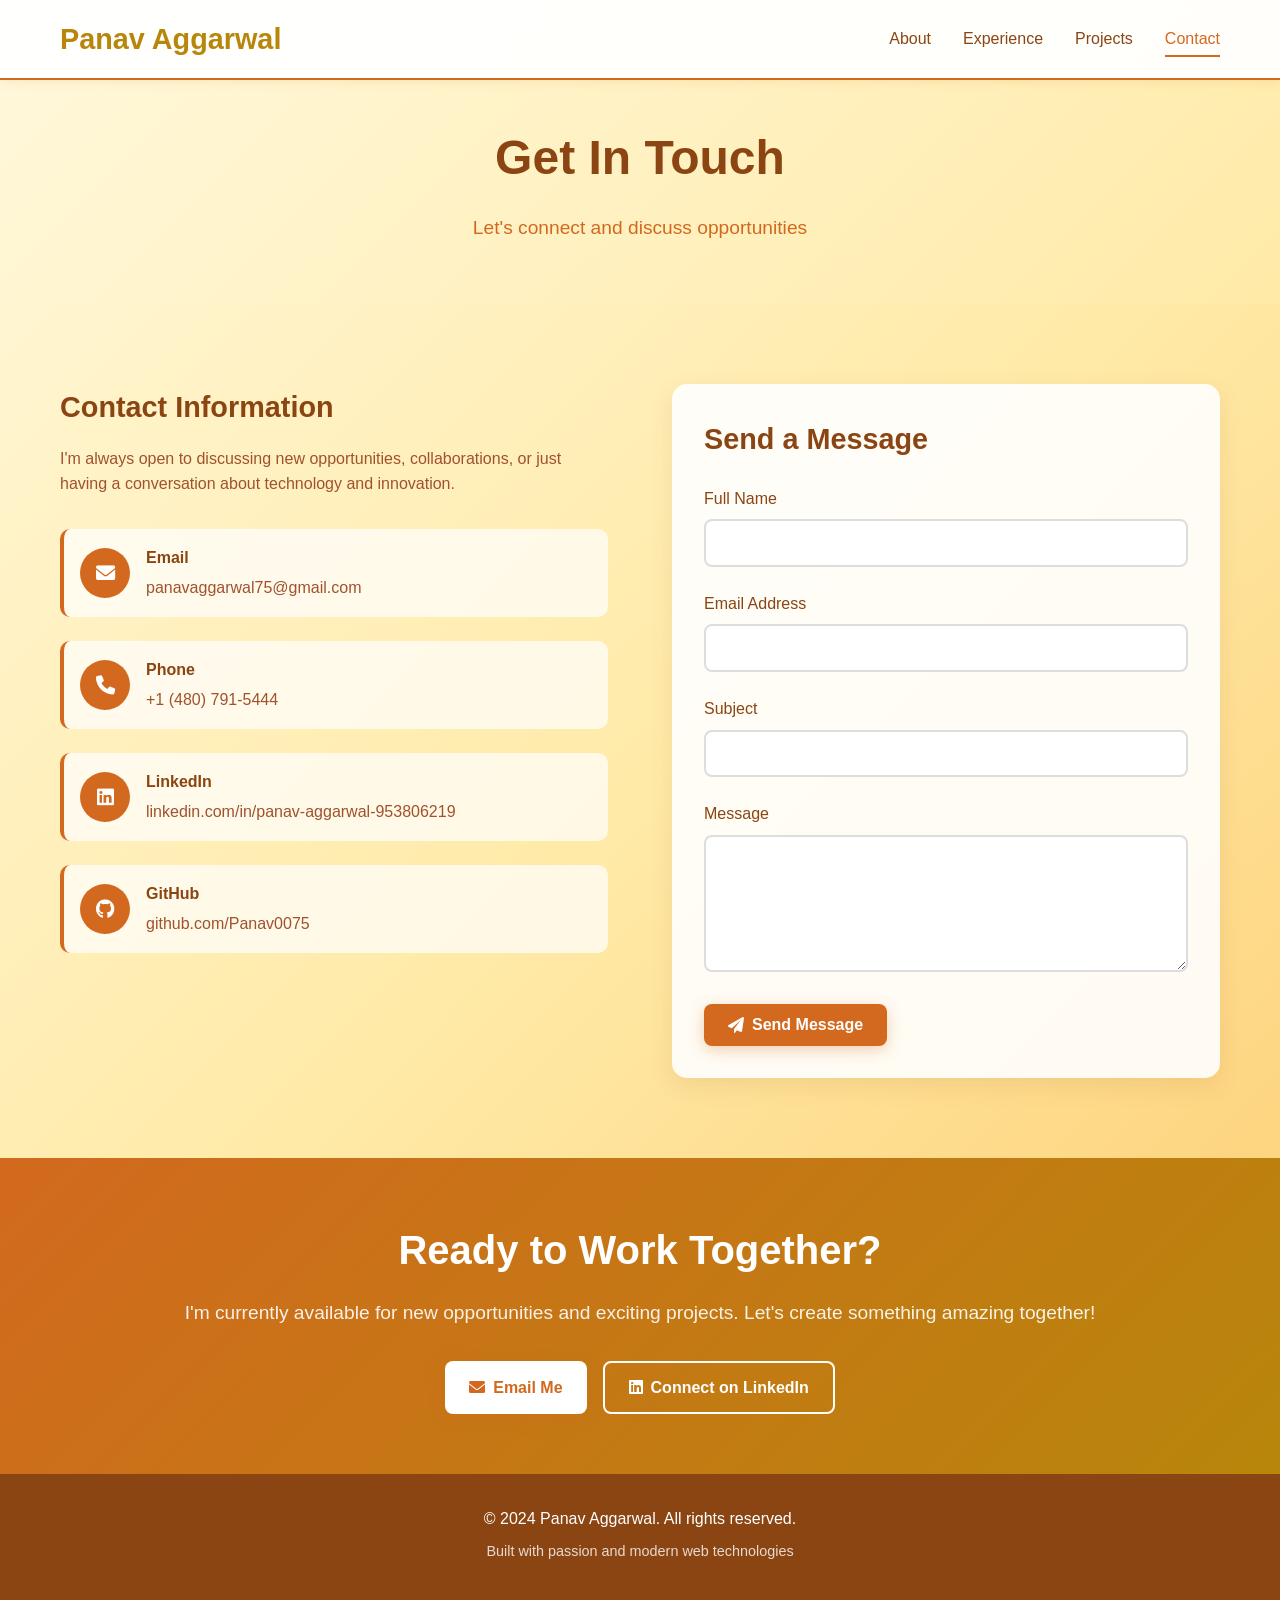
==== contact.html @ fdd174f0 "Add files via upload" ====
<!DOCTYPE html>
<html lang="en">
<head>
    <meta charset="UTF-8">
    <meta name="viewport" content="width=device-width, initial-scale=1.0">
    <title>Panav Aggarwal - Contact</title>
    <link rel="stylesheet" href="styles.css">
    <link href="https://cdnjs.cloudflare.com/ajax/libs/font-awesome/6.0.0/css/all.min.css" rel="stylesheet">
</head>
<body>
    <!-- Navigation -->
    <nav class="navbar">
        <div class="nav-container">
            <div class="nav-logo">
                <a href="index.html">Panav Aggarwal</a>
            </div>
            <div class="nav-menu" id="nav-menu">
                <a href="index.html" class="nav-link">About</a>
                <a href="experience.html" class="nav-link">Experience</a>
                <a href="projects.html" class="nav-link">Projects</a>
                <a href="contact.html" class="nav-link active">Contact</a>
            </div>
            <div class="hamburger" id="hamburger">
                <span class="bar"></span>
                <span class="bar"></span>
                <span class="bar"></span>
            </div>
        </div>
    </nav>

    <!-- Page Header -->
    <section class="page-header">
        <div class="container">
            <h1>Get In Touch</h1>
            <p>Let's connect and discuss opportunities</p>
        </div>
    </section>

    <!-- Contact Section -->
    <section class="contact-section">
        <div class="container">
            <div class="contact-grid">
                <!-- Contact Information -->
                <div class="contact-info">
                    <h2>Contact Information</h2>
                    <p>I'm always open to discussing new opportunities, collaborations, or just having a conversation about technology and innovation.</p>
                    
                    <div class="contact-items">
                        <div class="contact-item">
                            <div class="contact-icon">
                                <i class="fas fa-envelope"></i>
                            </div>
                            <div class="contact-details">
                                <h3>Email</h3>
                                <a href="mailto:panavaggarwal75@gmail.com">panavaggarwal75@gmail.com</a>
                            </div>
                        </div>
                        
                        <div class="contact-item">
                            <div class="contact-icon">
                                <i class="fas fa-phone"></i>
                            </div>
                            <div class="contact-details">
                                <h3>Phone</h3>
                                <a href="tel:+14807915444">+1 (480) 791-5444</a>
                            </div>
                        </div>
                        
                        <div class="contact-item">
                            <div class="contact-icon">
                                <i class="fab fa-linkedin"></i>
                            </div>
                            <div class="contact-details">
                                <h3>LinkedIn</h3>
                                <a href="https://www.linkedin.com/in/panav-aggarwal-953806219" target="_blank">linkedin.com/in/panav-aggarwal-953806219</a>
                            </div>
                        </div>
                        
                        <div class="contact-item">
                            <div class="contact-icon">
                                <i class="fab fa-github"></i>
                            </div>
                            <div class="contact-details">
                                <h3>GitHub</h3>
                                <a href="https://github.com/Panav0075" target="_blank">github.com/Panav0075</a>
                            </div>
                        </div>
                    </div>
                </div>
                
                <!-- Contact Form -->
                <div class="contact-form-container">
                    <h2>Send a Message</h2>
                    <form class="contact-form" id="contactForm">
                        <div class="form-group">
                            <label for="name">Full Name</label>
                            <input type="text" id="name" name="name" required>
                        </div>
                        
                        <div class="form-group">
                            <label for="email">Email Address</label>
                            <input type="email" id="email" name="email" required>
                        </div>
                        
                        <div class="form-group">
                            <label for="subject">Subject</label>
                            <input type="text" id="subject" name="subject" required>
                        </div>
                        
                        <div class="form-group">
                            <label for="message">Message</label>
                            <textarea id="message" name="message" rows="6" required></textarea>
                        </div>
                        
                        <button type="submit" class="btn btn-primary">
                            <i class="fas fa-paper-plane"></i> Send Message
                        </button>
                    </form>
                </div>
            </div>
        </div>
    </section>

    <!-- Call to Action -->
    <section class="cta-section">
        <div class="container">
            <div class="cta-content">
                <h2>Ready to Work Together?</h2>
                <p>I'm currently available for new opportunities and exciting projects. Let's create something amazing together!</p>
                <div class="cta-buttons">
                    <a href="mailto:panavaggarwal75@gmail.com" class="btn btn-primary">
                        <i class="fas fa-envelope"></i> Email Me
                    </a>
                    <a href="https://www.linkedin.com/in/panav-aggarwal-953806219" target="_blank" class="btn btn-secondary">
                        <i class="fab fa-linkedin"></i> Connect on LinkedIn
                    </a>
                </div>
            </div>
        </div>
    </section>

    <!-- Footer -->
    <footer class="footer">
        <div class="container">
            <p>&copy; 2024 Panav Aggarwal. All rights reserved.</p>
            <p>Built with passion and modern web technologies</p>
        </div>
    </footer>

    <script src="script.js"></script>
</body>
</html>
---- styles.css ----
/* Reset and Base Styles */
* {
  margin: 0;
  padding: 0;
  box-sizing: border-box;
}

body {
  font-family: "Segoe UI", Tahoma, Geneva, Verdana, sans-serif;
  line-height: 1.6;
  color: #8b4513;
  background: linear-gradient(135deg, #fff8dc 0%, #ffeaa7 50%, #fdcb6e 100%);
  min-height: 100vh;
}

.container {
  max-width: 1200px;
  margin: 0 auto;
  padding: 0 20px;
}

/* Navigation */
.navbar {
  background: rgba(255, 255, 255, 0.95);
  backdrop-filter: blur(10px);
  border-bottom: 2px solid #d2691e;
  position: fixed;
  top: 0;
  width: 100%;
  z-index: 1000;
  box-shadow: 0 2px 10px rgba(210, 105, 30, 0.1);
}

.nav-container {
  display: flex;
  justify-content: space-between;
  align-items: center;
  padding: 1rem 20px;
  max-width: 1200px;
  margin: 0 auto;
}

.nav-logo a {
  font-size: 1.8rem;
  font-weight: bold;
  color: #b8860b;
  text-decoration: none;
  transition: color 0.3s ease;
}

.nav-logo a:hover {
  color: #d2691e;
}

.nav-menu {
  display: flex;
  gap: 2rem;
}

.nav-link {
  color: #8b4513;
  text-decoration: none;
  font-weight: 500;
  transition: color 0.3s ease;
  position: relative;
}

.nav-link:hover,
.nav-link.active {
  color: #d2691e;
}

.nav-link.active::after {
  content: "";
  position: absolute;
  bottom: -5px;
  left: 0;
  width: 100%;
  height: 2px;
  background: #d2691e;
}

.hamburger {
  display: none;
  flex-direction: column;
  cursor: pointer;
}

.bar {
  width: 25px;
  height: 3px;
  background: #8b4513;
  margin: 3px 0;
  transition: 0.3s;
}

/* Hero Section */
.hero {
  padding: 120px 0 80px;
  text-align: center;
  background: linear-gradient(135deg, #fff8dc 0%, #ffeaa7 100%);
}

.hero-title {
  font-size: 4rem;
  font-weight: bold;
  color: #8b4513;
  margin-bottom: 1rem;
  text-shadow: 2px 2px 4px rgba(139, 69, 19, 0.1);
}

.hero-subtitle {
  font-size: 1.5rem;
  color: #d2691e;
  margin-bottom: 1.5rem;
  font-weight: 500;
}

.hero-description {
  font-size: 1.1rem;
  color: #a0522d;
  max-width: 800px;
  margin: 0 auto 2rem;
  line-height: 1.8;
}

.hero-buttons {
  display: flex;
  gap: 1rem;
  justify-content: center;
  flex-wrap: wrap;
}

/* Page Header */
.page-header {
  padding: 120px 0 60px;
  text-align: center;
  background: linear-gradient(135deg, #fff8dc 0%, #ffeaa7 100%);
}

.page-header h1 {
  font-size: 3rem;
  color: #8b4513;
  margin-bottom: 1rem;
}

.page-header p {
  font-size: 1.2rem;
  color: #d2691e;
}

/* Buttons */
.btn {
  display: inline-flex;
  align-items: center;
  padding: 12px 24px;
  border-radius: 8px;
  text-decoration: none;
  font-weight: 600;
  transition: all 0.3s ease;
  border: none;
  cursor: pointer;
  font-size: 1rem;
}

.btn-primary {
  background: #d2691e;
  color: white;
  box-shadow: 0 4px 15px rgba(210, 105, 30, 0.3);
}

.btn-primary:hover {
  background: #b8860b;
  transform: translateY(-2px);
  box-shadow: 0 6px 20px rgba(210, 105, 30, 0.4);
}

.btn-secondary {
  background: transparent;
  color: #d2691e;
  border: 2px solid #d2691e;
}

.btn-secondary:hover {
  background: #d2691e;
  color: white;
  transform: translateY(-2px);
}

.btn i {
  margin-right: 8px;
}

/* Sections */
.about,
.education,
.skills,
.certificates,
.experience-detail,
.projects-detail,
.contact-section {
  padding: 80px 0;
}

.section-title {
  font-size: 2.5rem;
  color: #8b4513;
  text-align: center;
  margin-bottom: 3rem;
  position: relative;
}

.section-title::after {
  content: "";
  position: absolute;
  bottom: -10px;
  left: 50%;
  transform: translateX(-50%);
  width: 80px;
  height: 3px;
  background: #d2691e;
}

/* Cards */
.about-content,
.education-card,
.skill-category,
.certificate-card,
.project-card,
.experience-item {
  background: rgba(255, 255, 255, 0.9);
  border-radius: 15px;
  padding: 2rem;
  box-shadow: 0 8px 25px rgba(139, 69, 19, 0.1);
  border: 1px solid rgba(210, 105, 30, 0.2);
  transition: transform 0.3s ease, box-shadow 0.3s ease;
}

.about-content:hover,
.education-card:hover,
.skill-category:hover,
.certificate-card:hover,
.project-card:hover {
  transform: translateY(-5px);
  box-shadow: 0 12px 35px rgba(139, 69, 19, 0.15);
}

/* About Section */
.about-text p {
  font-size: 1.1rem;
  color: #8b4513;
  margin-bottom: 1.5rem;
  line-height: 1.8;
}

.summary-highlights {
  margin-top: 2rem;
  padding: 1.5rem;
  background: linear-gradient(135deg, #fff8dc 0%, #ffeaa7 100%);
  border-radius: 10px;
  border-left: 4px solid #d2691e;
}

.summary-highlights h3 {
  color: #8b4513;
  margin-bottom: 1rem;
  font-size: 1.3rem;
}

.summary-highlights ul {
  list-style: none;
}

.summary-highlights li {
  color: #a0522d;
  margin-bottom: 0.8rem;
  padding-left: 1.5rem;
  position: relative;
}

.summary-highlights li::before {
  content: "▶";
  position: absolute;
  left: 0;
  color: #d2691e;
  font-size: 0.8rem;
}

/* Education */
.education {
  background: linear-gradient(135deg, #ffeaa7 0%, #fdcb6e 100%);
}

.education-grid {
  display: grid;
  grid-template-columns: repeat(auto-fit, minmax(400px, 1fr));
  gap: 2rem;
}

.education-header {
  display: flex;
  justify-content: space-between;
  align-items: flex-start;
  margin-bottom: 1rem;
}

.education-header h3 {
  color: #8b4513;
  font-size: 1.3rem;
  display: flex;
  align-items: center;
}

.education-header i {
  margin-right: 0.5rem;
  color: #d2691e;
}

.gpa {
  background: #d2691e;
  color: white;
  padding: 0.3rem 0.8rem;
  border-radius: 20px;
  font-size: 0.9rem;
  font-weight: 600;
}

.institution {
  color: #a0522d;
  font-size: 1.1rem;
  font-weight: 500;
  margin-bottom: 1rem;
}

.education-details {
  display: flex;
  gap: 1.5rem;
  color: #8b4513;
  font-size: 0.95rem;
}

.education-details i {
  color: #d2691e;
  margin-right: 0.3rem;
}

/* Skills */
.skills-grid {
  display: grid;
  grid-template-columns: repeat(auto-fit, minmax(280px, 1fr));
  gap: 2rem;
}

.skill-category h3 {
  color: #8b4513;
  margin-bottom: 1rem;
  display: flex;
  align-items: center;
  font-size: 1.2rem;
}

.skill-category i {
  margin-right: 0.5rem;
  color: #d2691e;
}

.skill-tags,
.tech-tags {
  display: flex;
  flex-wrap: wrap;
  gap: 0.5rem;
}

.skill-tag,
.tech-tag {
  background: #d2691e;
  color: white;
  padding: 0.4rem 0.8rem;
  border-radius: 20px;
  font-size: 0.9rem;
  font-weight: 500;
}

/* Certificates */
.certificates {
  background: linear-gradient(135deg, #fdcb6e 0%, #e17055 100%);
}

.certificates-grid {
  display: grid;
  grid-template-columns: repeat(auto-fit, minmax(250px, 1fr));
  gap: 2rem;
}

.certificate-card {
  text-align: center;
}

.certificate-card i {
  font-size: 2.5rem;
  color: #d2691e;
  margin-bottom: 1rem;
}

.certificate-card h3 {
  color: #8b4513;
  margin-bottom: 0.5rem;
  font-size: 1.1rem;
}

.certificate-card p {
  color: #a0522d;
  font-weight: 500;
}

/* Experience Timeline */
.experience-timeline {
  position: relative;
  max-width: 1000px;
  margin: 0 auto;
}

.experience-timeline::before {
  content: "";
  position: absolute;
  left: 30px;
  top: 0;
  bottom: 0;
  width: 3px;
  background: #d2691e;
}

.experience-item {
  position: relative;
  margin-bottom: 3rem;
  margin-left: 80px;
}

.experience-date {
  position: absolute;
  left: -110px;
  top: 0;
  width: 80px;
}

.date-badge {
  background: #d2691e;
  color: white;
  padding: 0.5rem;
  border-radius: 8px;
  font-size: 0.8rem;
  font-weight: 600;
  text-align: center;
  display: block;
  line-height: 1.2;
}

.experience-item::before {
  content: "";
  position: absolute;
  left: -95px;
  top: 10px;
  width: 15px;
  height: 15px;
  background: #d2691e;
  border-radius: 50%;
  border: 3px solid white;
  box-shadow: 0 0 0 3px #d2691e;
}

.experience-header h3 {
  color: #8b4513;
  font-size: 1.4rem;
  margin-bottom: 0.5rem;
  display: flex;
  align-items: center;
}

.experience-header h4 {
  color: #a0522d;
  font-size: 1.1rem;
  margin-bottom: 0.5rem;
}

.experience-header i {
  margin-right: 0.5rem;
  color: #d2691e;
}

.location {
  color: #8b4513;
  font-size: 0.95rem;
  margin-bottom: 1rem;
}

.location i {
  margin-right: 0.3rem;
  color: #d2691e;
}

.experience-description p {
  color: #8b4513;
  margin-bottom: 1.5rem;
  line-height: 1.7;
}

.experience-description h5 {
  color: #8b4513;
  margin: 1.5rem 0 1rem;
  font-size: 1.1rem;
}

.achievement-list {
  list-style: none;
  margin-bottom: 1.5rem;
}

.achievement-list li {
  margin-bottom: 1rem;
  padding-left: 2rem;
  position: relative;
  color: #8b4513;
  line-height: 1.6;
}

.achievement-list i {
  position: absolute;
  left: 0;
  top: 0.2rem;
  color: #d2691e;
}

.skills-used {
  margin-top: 1.5rem;
  padding: 1rem;
  background: linear-gradient(135deg, #fff8dc 0%, #ffeaa7 100%);
  border-radius: 8px;
}

.project-highlights {
  margin-top: 1.5rem;
  padding: 1rem;
  background: linear-gradient(135deg, #fff8dc 0%, #ffeaa7 100%);
  border-radius: 8px;
}

.project-highlights h5 {
  color: #8b4513;
  margin-bottom: 0.8rem;
}

.project-highlights ul {
  color: #a0522d;
  padding-left: 1.5rem;
}

.project-highlights li {
  margin-bottom: 0.5rem;
}

/* Projects */
.projects-detail {
  background: linear-gradient(135deg, #fff8dc 0%, #ffeaa7 100%);
}

.projects-grid {
  display: grid;
  gap: 3rem;
}

.project-card {
  max-width: 900px;
  margin: 0 auto;
}

.project-header {
  display: flex;
  justify-content: space-between;
  align-items: flex-start;
  margin-bottom: 1.5rem;
}

.project-header h3 {
  color: #8b4513;
  font-size: 1.5rem;
  display: flex;
  align-items: center;
}

.project-header i {
  margin-right: 0.5rem;
  color: #d2691e;
}

.project-type {
  background: #d2691e;
  color: white;
  padding: 0.3rem 0.8rem;
  border-radius: 20px;
  font-size: 0.9rem;
  font-weight: 600;
}

.project-summary {
  color: #8b4513;
  font-size: 1.1rem;
  line-height: 1.7;
  margin-bottom: 2rem;
}

.project-details h4 {
  color: #8b4513;
  margin: 1.5rem 0 1rem;
  font-size: 1.2rem;
}

.project-features {
  list-style: none;
  margin-bottom: 2rem;
}

.project-features li {
  margin-bottom: 1rem;
  padding-left: 2rem;
  position: relative;
  color: #8b4513;
  line-height: 1.6;
}

.project-features i {
  position: absolute;
  left: 0;
  top: 0.2rem;
  color: #d2691e;
}

.technologies-used {
  margin: 2rem 0;
  padding: 1.5rem;
  background: linear-gradient(135deg, #fdcb6e 0%, #e17055 100%);
  border-radius: 10px;
}

.project-features-detail {
  margin: 2rem 0;
  padding: 1.5rem;
  background: linear-gradient(135deg, #fff8dc 0%, #ffeaa7 100%);
  border-radius: 10px;
}

.project-features-detail ul {
  color: #8b4513;
  padding-left: 1.5rem;
}

.project-features-detail li {
  margin-bottom: 0.8rem;
  line-height: 1.5;
}

.project-testing {
  margin: 2rem 0;
  padding: 1.5rem;
  background: linear-gradient(135deg, #ffeaa7 0%, #fdcb6e 100%);
  border-radius: 10px;
}

.project-testing ul {
  color: #8b4513;
  padding-left: 1.5rem;
}

.project-testing li {
  margin-bottom: 0.8rem;
  line-height: 1.5;
}

.project-impact {
  margin-top: 2rem;
  padding: 1.5rem;
  background: linear-gradient(135deg, #e17055 0%, #d63031 100%);
  border-radius: 10px;
}

.project-impact h4 {
  color: white;
  margin-bottom: 1rem;
}

.impact-metrics {
  display: flex;
  gap: 2rem;
  flex-wrap: wrap;
}

.metric {
  text-align: center;
  color: white;
}

.metric-value {
  display: block;
  font-size: 2rem;
  font-weight: bold;
  margin-bottom: 0.5rem;
}

.metric-label {
  font-size: 0.9rem;
  opacity: 0.9;
}

/* Contact */
.contact-grid {
  display: grid;
  grid-template-columns: 1fr 1fr;
  gap: 4rem;
  align-items: start;
}

.contact-info h2 {
  color: #8b4513;
  margin-bottom: 1rem;
  font-size: 1.8rem;
}

.contact-info p {
  color: #a0522d;
  margin-bottom: 2rem;
  line-height: 1.6;
}

.contact-items {
  display: flex;
  flex-direction: column;
  gap: 1.5rem;
}

.contact-item {
  display: flex;
  align-items: center;
  padding: 1rem;
  background: rgba(255, 255, 255, 0.7);
  border-radius: 10px;
  border-left: 4px solid #d2691e;
}

.contact-icon {
  width: 50px;
  height: 50px;
  background: #d2691e;
  border-radius: 50%;
  display: flex;
  align-items: center;
  justify-content: center;
  margin-right: 1rem;
}

.contact-icon i {
  color: white;
  font-size: 1.2rem;
}

.contact-details h3 {
  color: #8b4513;
  margin-bottom: 0.3rem;
  font-size: 1rem;
}

.contact-details a {
  color: #a0522d;
  text-decoration: none;
  transition: color 0.3s ease;
}

.contact-details a:hover {
  color: #d2691e;
}

.contact-form-container {
  background: rgba(255, 255, 255, 0.9);
  padding: 2rem;
  border-radius: 15px;
  box-shadow: 0 8px 25px rgba(139, 69, 19, 0.1);
}

.contact-form-container h2 {
  color: #8b4513;
  margin-bottom: 1.5rem;
  font-size: 1.8rem;
}

.form-group {
  margin-bottom: 1.5rem;
}

.form-group label {
  display: block;
  color: #8b4513;
  margin-bottom: 0.5rem;
  font-weight: 500;
}

.form-group input,
.form-group textarea {
  width: 100%;
  padding: 0.8rem;
  border: 2px solid #ddd;
  border-radius: 8px;
  font-size: 1rem;
  transition: border-color 0.3s ease;
  font-family: inherit;
}

.form-group input:focus,
.form-group textarea:focus {
  outline: none;
  border-color: #d2691e;
}

.form-group textarea {
  resize: vertical;
  min-height: 120px;
}

.cta-section {
  background: linear-gradient(135deg, #d2691e 0%, #b8860b 100%);
  color: white;
  text-align: center;
  padding: 60px 0;
}

.cta-content h2 {
  font-size: 2.5rem;
  margin-bottom: 1rem;
}

.cta-content p {
  font-size: 1.2rem;
  margin-bottom: 2rem;
  opacity: 0.9;
}

.cta-buttons {
  display: flex;
  gap: 1rem;
  justify-content: center;
  flex-wrap: wrap;
}

.cta-section .btn-primary {
  background: white;
  color: #d2691e;
}

.cta-section .btn-primary:hover {
  background: #fff8dc;
  transform: translateY(-2px);
}

.cta-section .btn-secondary {
  border-color: white;
  color: white;
}

.cta-section .btn-secondary:hover {
  background: white;
  color: #d2691e;
}

/* Footer */
.footer {
  background: #8b4513;
  color: white;
  text-align: center;
  padding: 2rem 0;
}

.footer p {
  margin-bottom: 0.5rem;
}

.footer p:last-child {
  opacity: 0.8;
  font-size: 0.9rem;
}

/* Responsive Design */
@media (max-width: 768px) {
  .hamburger {
    display: flex;
  }

  .nav-menu {
    position: fixed;
    left: -100%;
    top: 70px;
    flex-direction: column;
    background-color: rgba(255, 255, 255, 0.98);
    width: 100%;
    text-align: center;
    transition: 0.3s;
    box-shadow: 0 10px 27px rgba(0, 0, 0, 0.05);
    padding: 2rem 0;
  }

  .nav-menu.active {
    left: 0;
  }

  .hero-title {
    font-size: 2.5rem;
  }

  .hero-buttons {
    flex-direction: column;
    align-items: center;
  }

  .contact-grid {
    grid-template-columns: 1fr;
    gap: 2rem;
  }

  .education-grid {
    grid-template-columns: 1fr;
  }

  .skills-grid {
    grid-template-columns: 1fr;
  }

  .certificates-grid {
    grid-template-columns: repeat(auto-fit, minmax(200px, 1fr));
  }

  .experience-timeline::before {
    left: 15px;
  }

  .experience-item {
    margin-left: 50px;
  }

  .experience-date {
    left: -80px;
    width: 60px;
  }

  .experience-item::before {
    left: -65px;
  }

  .date-badge {
    font-size: 0.7rem;
    padding: 0.3rem;
  }

  .impact-metrics {
    justify-content: center;
  }

  .cta-buttons {
    flex-direction: column;
    align-items: center;
  }
}

@media (max-width: 480px) {
  .hero-title {
    font-size: 2rem;
  }

  .page-header h1 {
    font-size: 2rem;
  }

  .section-title {
    font-size: 2rem;
  }

  .experience-timeline::before {
    display: none;
  }

  .experience-item {
    margin-left: 0;
  }

  .experience-date {
    position: static;
    margin-bottom: 1rem;
    width: auto;
  }

  .experience-item::before {
    display: none;
  }

  .education-header {
    flex-direction: column;
    align-items: flex-start;
    gap: 0.5rem;
  }

  .project-header {
    flex-direction: column;
    align-items: flex-start;
    gap: 0.5rem;
  }

  .impact-metrics {
    flex-direction: column;
    gap: 1rem;
  }
}

/* Animations */
@keyframes fadeInUp {
  from {
    opacity: 0;
    transform: translateY(30px);
  }
  to {
    opacity: 1;
    transform: translateY(0);
  }
}

.hero-content,
.about-content,
.education-card,
.skill-category,
.certificate-card,
.project-card,
.experience-item {
  animation: fadeInUp 0.6s ease-out;
}

/* Smooth scrolling */
html {
  scroll-behavior: smooth;
}

/* Selection styles */
::selection {
  background: #d2691e;
  color: white;
}

::-moz-selection {
  background: #d2691e;
  color: white;
}
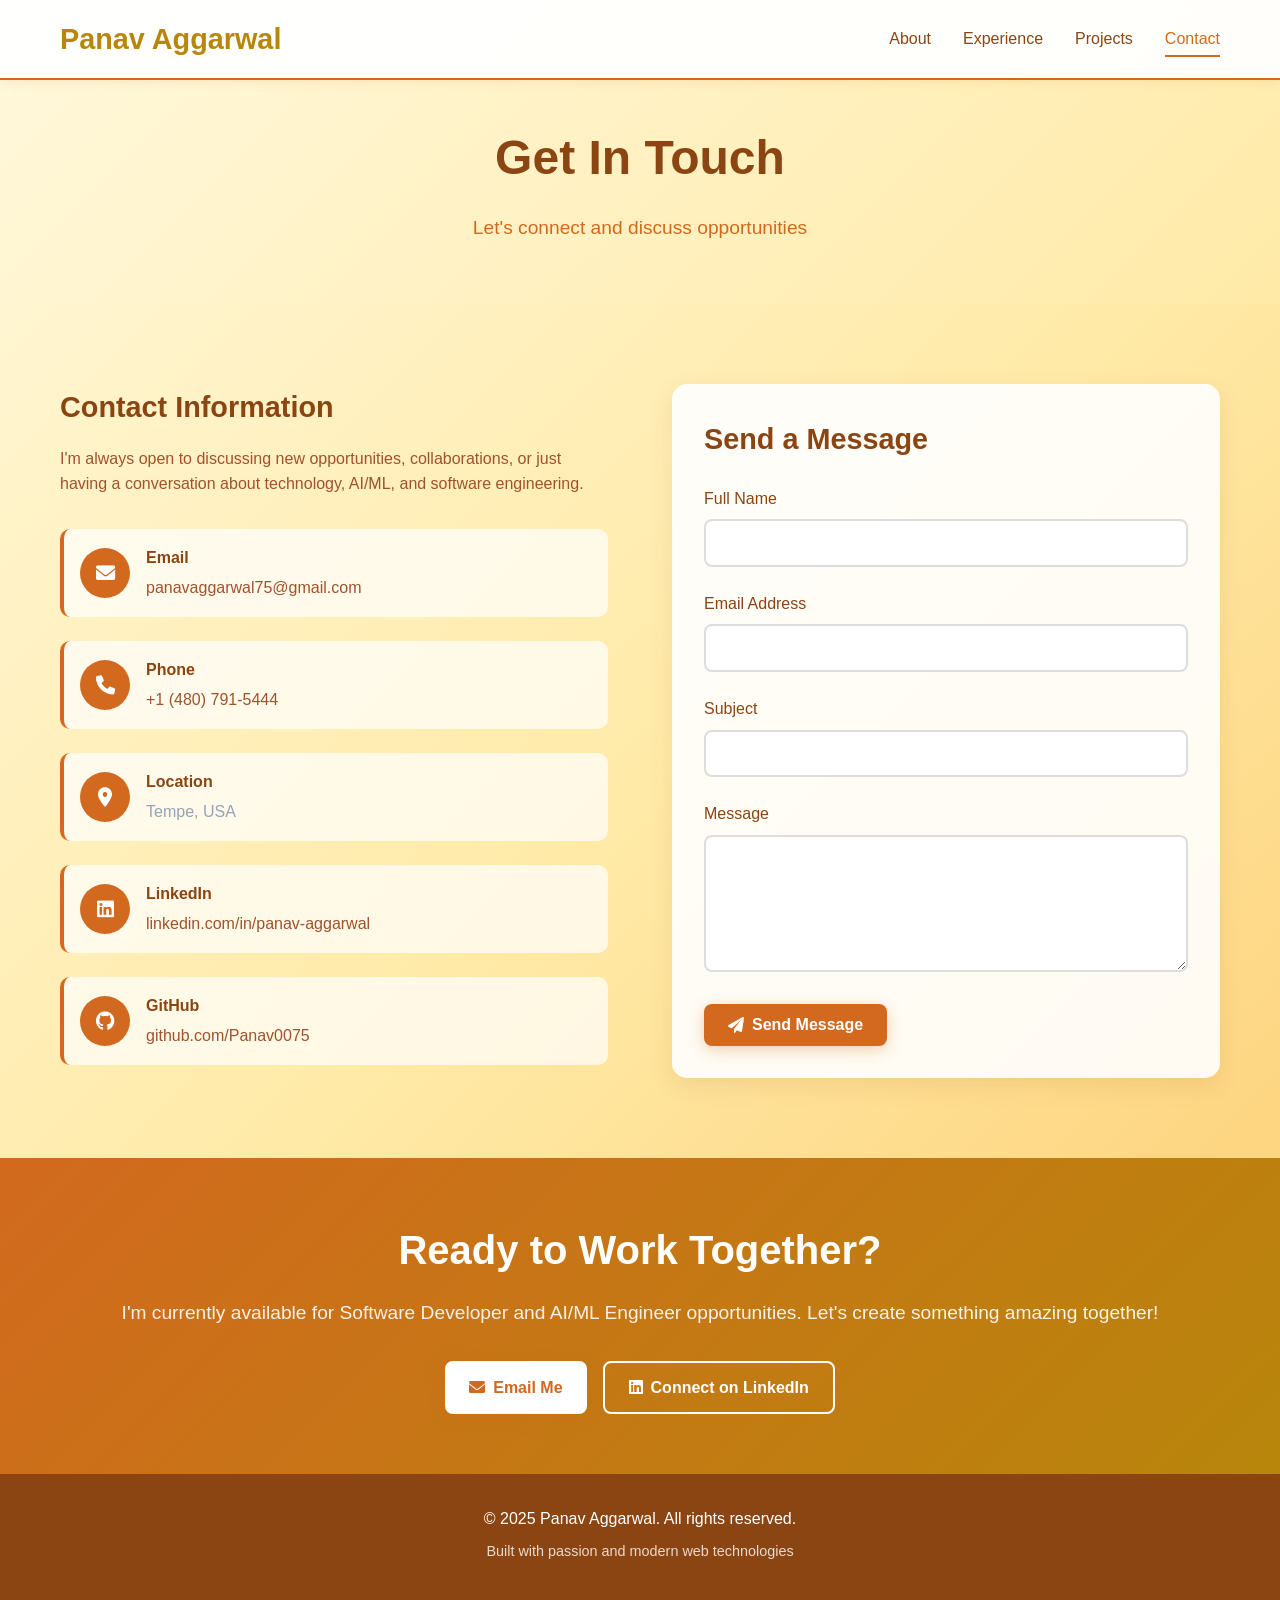
==== commit e66654e3: "Update contact.html" ====
--- a/contact.html
+++ b/contact.html
@@ -43,7 +43,7 @@
                 <!-- Contact Information -->
                 <div class="contact-info">
                     <h2>Contact Information</h2>
-                    <p>I'm always open to discussing new opportunities, collaborations, or just having a conversation about technology and innovation.</p>
+                    <p>I'm always open to discussing new opportunities, collaborations, or just having a conversation about technology, AI/ML, and software engineering.</p>
                     
                     <div class="contact-items">
                         <div class="contact-item">
@@ -68,11 +68,21 @@
                         
                         <div class="contact-item">
                             <div class="contact-icon">
+                                <i class="fas fa-map-marker-alt"></i>
+                            </div>
+                            <div class="contact-details">
+                                <h3>Location</h3>
+                                <span style="color: #94a3b8;">Tempe, USA</span>
+                            </div>
+                        </div>
+                        
+                        <div class="contact-item">
+                            <div class="contact-icon">
                                 <i class="fab fa-linkedin"></i>
                             </div>
                             <div class="contact-details">
                                 <h3>LinkedIn</h3>
-                                <a href="https://www.linkedin.com/in/panav-aggarwal-953806219" target="_blank">linkedin.com/in/panav-aggarwal-953806219</a>
+                                <a href="https://www.linkedin.com/in/panav-aggarwal-953806219" target="_blank">linkedin.com/in/panav-aggarwal</a>
                             </div>
                         </div>
                         
@@ -126,7 +136,7 @@
         <div class="container">
             <div class="cta-content">
                 <h2>Ready to Work Together?</h2>
-                <p>I'm currently available for new opportunities and exciting projects. Let's create something amazing together!</p>
+                <p>I'm currently available for Software Developer and AI/ML Engineer opportunities. Let's create something amazing together!</p>
                 <div class="cta-buttons">
                     <a href="mailto:panavaggarwal75@gmail.com" class="btn btn-primary">
                         <i class="fas fa-envelope"></i> Email Me
@@ -142,7 +152,7 @@
     <!-- Footer -->
     <footer class="footer">
         <div class="container">
-            <p>&copy; 2024 Panav Aggarwal. All rights reserved.</p>
+            <p>&copy; 2025 Panav Aggarwal. All rights reserved.</p>
             <p>Built with passion and modern web technologies</p>
         </div>
     </footer>
